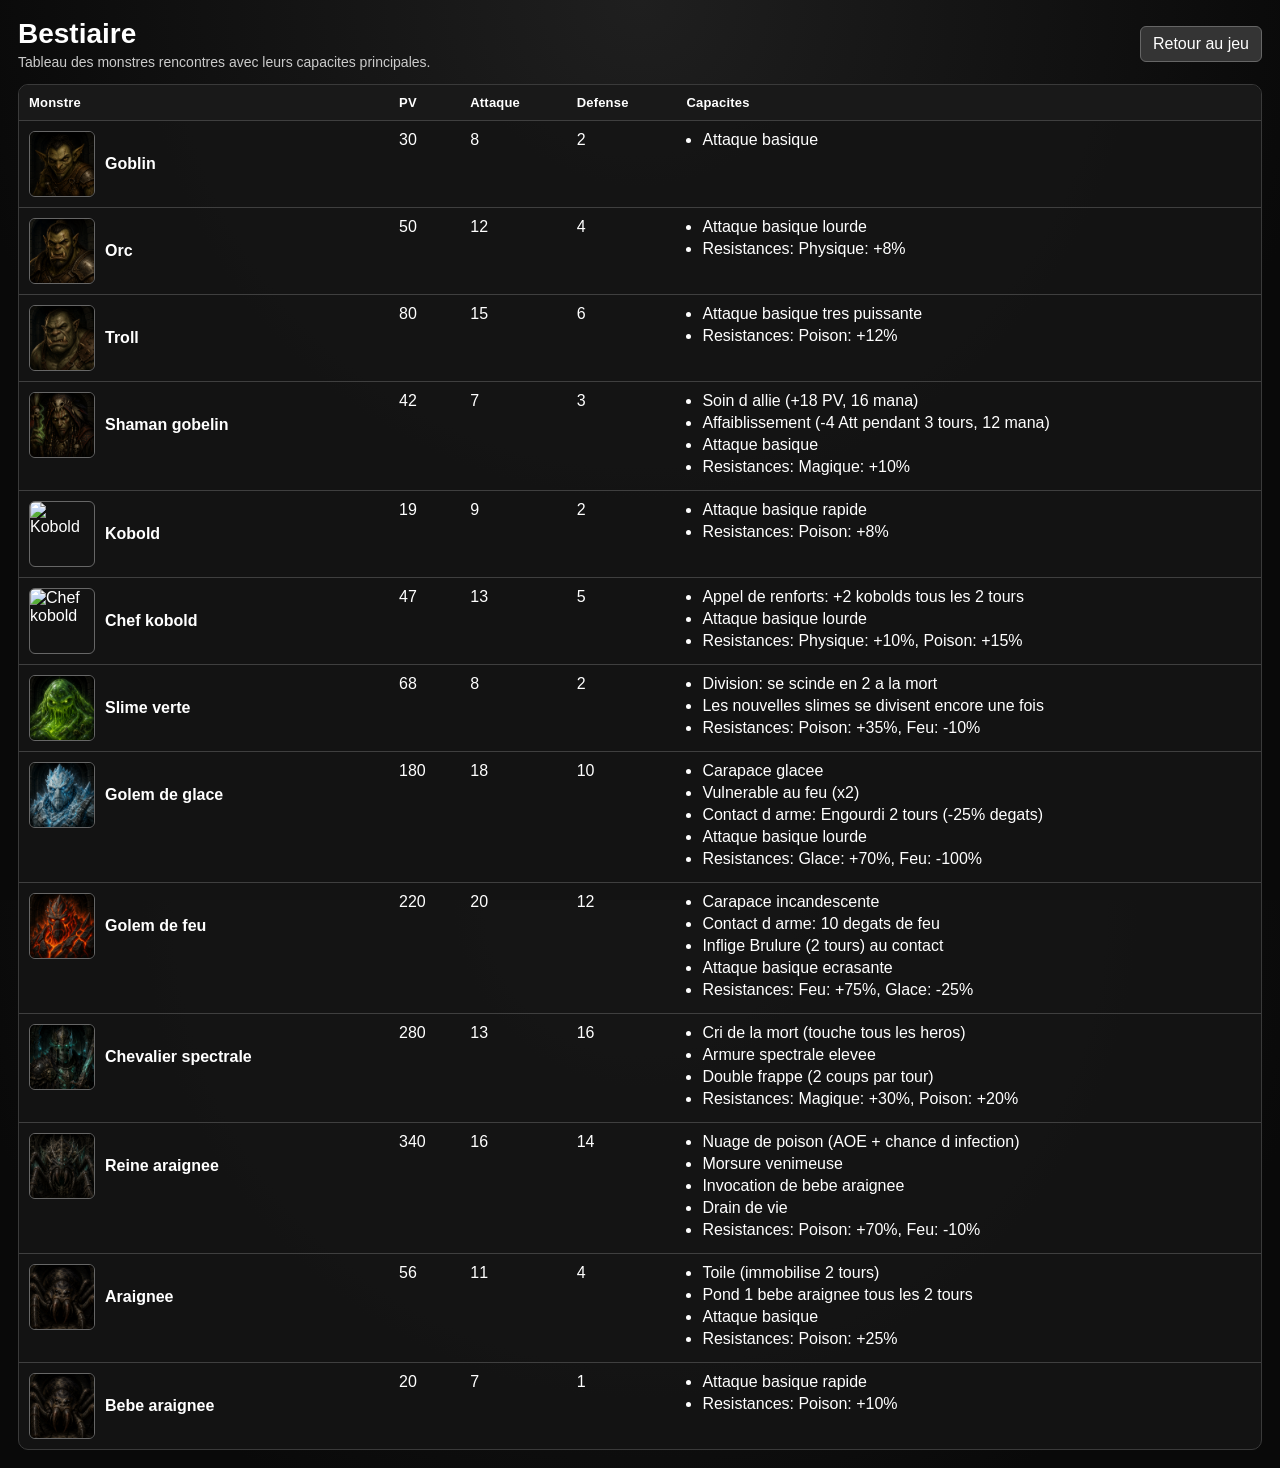
==== bestiary.html @ 0bdfa648 "Initial commit" ====
<!DOCTYPE html>
<html lang="fr">
<head>
    <meta charset="UTF-8">
    <meta name="viewport" content="width=device-width, initial-scale=1.0">
    <title>Bestiaire - Eye of Beholder</title>
    <link rel="stylesheet" href="css/style.css">
</head>
<body class="bestiary-page">
    <main class="bestiary-layout">
        <header class="bestiary-header">
            <div>
                <h1>Bestiaire</h1>
                <p class="bestiary-subtitle">Tableau des monstres rencontres avec leurs capacites principales.</p>
            </div>
            <a class="bestiary-link" href="index.html">Retour au jeu</a>
        </header>
        <section class="bestiary-table-wrap">
            <table class="bestiary-table" aria-label="Bestiaire des monstres">
                <thead>
                    <tr>
                        <th>Monstre</th>
                        <th>PV</th>
                        <th>Attaque</th>
                        <th>Defense</th>
                        <th>Capacites</th>
                    </tr>
                </thead>
                <tbody id="bestiary-table-body"></tbody>
            </table>
        </section>
    </main>

    <script src="js/combat.js"></script>
    <script src="js/bestiary.js"></script>
</body>
</html>
---- css/style.css ----
﻿* {
    box-sizing: border-box;
}

html, body {
    width: 100%;
    height: 100%;
    margin: 0;
}

body {
    font-family: Arial, sans-serif;
    background-color: #000;
    color: #fff;
    overflow: hidden;
}

#splash-screen {
    position: fixed;
    inset: 0;
    z-index: 2000000;
    display: flex;
    justify-content: center;
    align-items: center;
    background:
        linear-gradient(rgba(0, 0, 0, 0.55), rgba(0, 0, 0, 0.65)),
        url('../Images/splashScreend.png') center/cover no-repeat;
}

#splash-content {
    width: min(640px, 92vw);
    padding: 22px;
    border-radius: 12px;
    border: 1px solid rgba(255, 255, 255, 0.2);
    background: rgba(12, 12, 12, 0.75);
    text-align: center;
    backdrop-filter: blur(2px);
}

#splash-content h1 {
    margin: 0 0 10px;
    font-size: clamp(30px, 5vw, 48px);
}

#splash-content p {
    margin: 0;
    font-size: clamp(16px, 2.4vw, 22px);
    line-height: 1.35;
    color: #f0e5c9;
}

#splash-party-instructions {
    margin-top: 14px !important;
    font-size: 15px !important;
    color: #f5f1e3 !important;
}

#splash-party-selection {
    margin-top: 12px;
    display: grid;
    grid-template-columns: repeat(2, minmax(0, 1fr));
    gap: 10px;
}

.splash-class-card {
    width: 100%;
    border: 1px solid #5e5e5e;
    background: rgba(24, 24, 24, 0.9);
    border-radius: 8px;
    padding: 8px;
    display: flex;
    align-items: center;
    gap: 10px;
    text-align: left;
    transition: border-color 0.15s ease, box-shadow 0.15s ease, background-color 0.15s ease;
}

.splash-class-card:hover {
    background: rgba(36, 36, 36, 0.95);
}

.splash-class-card.selected {
    border-color: #f7c75b;
    box-shadow: 0 0 0 2px rgba(247, 199, 91, 0.3);
    background: rgba(58, 50, 30, 0.9);
}

.splash-class-portrait {
    width: 72px;
    height: 58px;
    border: 1px solid #646464;
    border-radius: 6px;
    object-fit: cover;
    object-position: center 30%;
    flex-shrink: 0;
}

.splash-class-text {
    display: flex;
    flex-direction: column;
    gap: 3px;
    min-width: 0;
}

.splash-class-text strong {
    font-size: 14px;
    color: #fff;
}

.splash-class-text span {
    font-size: 12px;
    color: #d0d0d0;
    line-height: 1.25;
}

#splash-party-status {
    margin-top: 10px !important;
    font-size: 13px !important;
    color: #ffb6b6 !important;
    min-height: 18px;
}

#splash-party-status.ready {
    color: #9ff0ab !important;
}

#splash-continue {
    margin-top: 18px;
    min-width: 170px;
}

#splash-continue:disabled {
    opacity: 0.45;
    cursor: not-allowed;
}

h3 {
    margin: 0 0 8px;
    font-size: 16px;
}

#game-container {
    width: 100vw;
    height: 100vh;
    padding: 10px;
    display: flex;
    flex-direction: column;
    gap: 10px;
}

#main-content {
    flex: 1;
    min-height: 0;
    display: flex;
    gap: 10px;
}

#viewport-wrapper {
    position: relative;
    flex: 1;
    min-width: 0;
    min-height: 0;
    border: 1px solid #2f2f2f;
    border-radius: 10px;
    overflow: hidden;
    background: #111;
}

#game-canvas {
    display: block;
    width: 100%;
    height: 100%;
    background-color: #111;
}

#map-panel {
    position: absolute;
    top: 12px;
    left: 12px;
    width: min(920px, calc(100% - 24px));
    padding: 20px;
    border: 1px solid #3a3a3a;
    border-radius: 10px;
    background: rgba(20, 20, 20, 0.92);
    backdrop-filter: blur(2px);
    z-index: 2;
}

#map {
    display: grid;
    grid-template-columns: repeat(4, 1fr);
    grid-template-rows: repeat(3, 102px);
    gap: 11px;
    background-color: #0b0b0b;
    padding: 14px;
    border-radius: 8px;
    margin-bottom: 16px;
}

.room {
    width: 100%;
    height: 100%;
    background-color: #444;
    background-image: url('../Images/pierre.png');
    background-size: cover;
    background-position: center;
    background-repeat: no-repeat;
    border: 1px solid #666;
    border-radius: 4px;
    display: flex;
    align-items: center;
    justify-content: center;
    color: #141414;
    font-weight: 700;
    font-size: 28px;
    text-shadow: 0 1px 0 rgba(255, 255, 255, 0.35);
}

.room.current {
    background-image: url('../Images/BandeHeroes.png');
    background-size: cover;
    background-position: center;
    background-repeat: no-repeat;
    border-color: #6be399;
    box-shadow:
        inset 0 0 0 2px rgba(0, 255, 120, 0.95),
        0 0 8px rgba(63, 234, 142, 0.45);
}

.room.stairs {
    background-image: url('../Images/escalier.png');
    background-size: cover;
    background-position: center;
    background-repeat: no-repeat;
    border-color: #c7a85c;
    box-shadow: inset 0 0 0 1px rgba(255, 210, 120, 0.35);
}

.room.stairs.monster {
    background-image: url('../Images/escalier.png');
    background-size: cover;
    background-position: center;
    background-repeat: no-repeat;
}

.room.stairs.current {
    background-image: url('../Images/BandeHeroes.png');
    background-size: cover;
    background-position: center;
    background-repeat: no-repeat;
    box-shadow:
        inset 0 0 0 2px rgba(0, 255, 120, 0.95),
        0 0 8px rgba(63, 234, 142, 0.45);
}

.room.monster {
    background-image: url('../Images/BandeMonstre.png');
    background-size: cover;
    background-position: center;
    background-repeat: no-repeat;
    border-color: #d2b76f;
    box-shadow: inset 0 0 0 1px rgba(210, 183, 111, 0.45);
    color: #ffffff;
    text-shadow:
        0 2px 2px rgba(0, 0, 0, 0.95),
        0 0 6px rgba(0, 0, 0, 0.9);
}

.room.monster.current {
    background-image: url('../Images/BandeHeroes.png');
    background-size: cover;
    background-position: center;
    background-repeat: no-repeat;
    box-shadow:
        inset 0 0 0 2px rgba(0, 255, 120, 0.95),
        0 0 8px rgba(63, 234, 142, 0.45);
}

.room.rest {
    background-image: url('../Images/pierre.png');
    background-size: cover;
    background-position: center;
    background-repeat: no-repeat;
    border-color: #7ac7cf;
    box-shadow: inset 0 0 0 1px rgba(122, 199, 207, 0.4);
}

.room.rest.current {
    background-image: url('../Images/BandeHeroes.png');
    background-size: cover;
    background-position: center;
    background-repeat: no-repeat;
    box-shadow:
        inset 0 0 0 2px rgba(0, 255, 120, 0.95),
        0 0 8px rgba(63, 234, 142, 0.45);
}

#controls {
    display: grid;
    grid-template-columns: repeat(3, 1fr);
    grid-template-areas:
        '. up .'
        'left down right'
        'stairs rest rest'
        'bestiary bestiary bestiary';
    gap: 6px;
}

#move-up {
    grid-area: up;
}

#move-down {
    grid-area: down;
}

#move-left {
    grid-area: left;
}

#move-right {
    grid-area: right;
}

#climb-stairs {
    grid-area: stairs;
}

#rest {
    grid-area: rest;
}

#open-bestiary {
    grid-area: bestiary;
}

#utility-panel {
    width: 340px;
    max-width: 34vw;
    min-width: 280px;
    min-height: 0;
    display: flex;
    flex-direction: column;
    gap: 10px;
}

#message-log {
    background-color: #1f1f1f;
    border: 1px solid #333;
    border-radius: 10px;
    padding: 10px;
}

#message-log {
    flex: 1;
    min-height: 0;
    display: flex;
    flex-direction: column;
}

#messages {
    flex: 1;
    min-height: 0;
    overflow-y: auto;
    background-color: #101010;
    border-radius: 6px;
    padding: 8px;
}

#character-panel {
    background-color: #1c1c1c;
    border: 1px solid #2f2f2f;
    border-radius: 10px;
    padding: 10px;
    display: flex;
    flex-direction: column;
    min-height: 210px;
    max-height: 38vh;
    overflow: hidden;
}

#characters {
    display: flex;
    flex-direction: row;
    gap: 10px;
    overflow-x: auto;
    overflow-y: hidden;
    padding-bottom: 4px;
}

.character {
    flex: 0 0 280px;
    margin-bottom: 0;
    padding: 10px;
    background-color: #333;
    border: 1px solid #4a4a4a;
    border-radius: 8px;
}

.character-portrait {
    width: 100%;
    height: 140px;
    object-fit: cover;
    object-position: center;
    border-radius: 6px;
    border: 1px solid #555;
    margin-bottom: 8px;
    display: block;
}

.resource-bars {
    margin: 0 0 8px;
    display: flex;
    flex-direction: column;
    gap: 5px;
}

.resource-bars.compact {
    margin: 4px 0 0;
    gap: 4px;
}

.resource-block {
    display: flex;
    flex-direction: column;
    gap: 2px;
}

.resource-row {
    display: flex;
    justify-content: space-between;
    align-items: center;
    font-size: 11px;
    line-height: 1.2;
    color: #d8d8d8;
}

.resource-bars.compact .resource-row {
    font-size: 10px;
}

.resource-bar {
    width: 100%;
    height: 8px;
    border-radius: 999px;
    overflow: hidden;
    border: 1px solid #555;
    background-color: #191919;
}

.resource-bars.compact .resource-bar {
    height: 7px;
}

.resource-fill {
    height: 100%;
    border-radius: inherit;
    transition: width 0.2s ease;
}

.resource-fill-health {
    background: linear-gradient(90deg, #5bd972 0%, #2f994e 100%);
}

.resource-fill-mana {
    background: linear-gradient(90deg, #6ec9ff 0%, #2f69dd 100%);
}

.character-equipment {
    margin-top: 6px;
    font-size: 12px;
    line-height: 1.4;
    color: #ddd;
}

.debuff-status {
    color: #ff9d9d;
    font-size: 12px;
}

.skill-cooldown {
    color: #ffd58a;
    font-size: 12px;
}

.equipped-none {
    color: #999;
}

.equipped-item {
    font-weight: 600;
    display: inline-flex;
    align-items: center;
    gap: 6px;
}

.rarity-tag {
    display: inline-block;
    margin-left: 4px;
    padding: 1px 7px;
    border-radius: 999px;
    border: 1px solid currentColor;
    font-size: 10px;
    letter-spacing: 0.4px;
    text-transform: uppercase;
}

.rarity-common {
    color: #dadada;
}

.rarity-rare {
    color: #5ab3ff;
}

.rarity-epic {
    color: #ffc857;
}

.inventory-button {
    margin-top: 8px;
    width: 100%;
}

#inventory-character-name {
    margin-bottom: 0;
}

#inventory-layout {
    display: grid;
    grid-template-columns: 1fr 1fr;
    gap: 12px;
    flex: 1;
    min-height: 0;
}

.inventory-section {
    background-color: #1b1b1b;
    border: 1px solid #3b3b3b;
    border-radius: 8px;
    padding: 10px;
    display: flex;
    flex-direction: column;
    min-height: 0;
}

.inventory-section h3 {
    margin: 0 0 8px;
    font-size: 22px;
}

.inventory-character-card {
    display: grid;
    grid-template-columns: 220px 1fr;
    gap: 12px;
    background-color: #292929;
    border: 1px solid #474747;
    border-radius: 8px;
    padding: 10px;
    margin-bottom: 12px;
}

.inventory-character-portrait {
    width: 100%;
    height: 220px;
    object-fit: cover;
    object-position: center;
    border-radius: 6px;
    border: 1px solid #666;
    display: block;
}

.inventory-character-meta h3 {
    margin: 0 0 8px;
    font-size: 23px;
}

.inventory-character-meta h3 span {
    font-size: 17px;
    color: #c8c8c8;
    font-weight: 400;
}

.inventory-rename-row {
    display: flex;
    align-items: center;
    gap: 8px;
    margin-bottom: 8px;
}

.inventory-rename-row label {
    font-size: 12px;
    color: #c8c8c8;
    min-width: 36px;
}

.inventory-rename-row input {
    flex: 1;
    min-width: 0;
    background: #151515;
    color: #fff;
    border: 1px solid #575757;
    border-radius: 6px;
    padding: 8px 10px;
    font-size: 13px;
}

.inventory-rename-row input:focus {
    outline: none;
    border-color: #f7c75b;
    box-shadow: 0 0 0 2px rgba(247, 199, 91, 0.2);
}

.inventory-rename-row button {
    padding: 8px 10px;
    min-height: 0;
    font-size: 12px;
}

.inventory-stat-grid {
    display: grid;
    grid-template-columns: repeat(3, minmax(0, 1fr));
    gap: 8px;
    margin-bottom: 8px;
}

.inventory-stat {
    background-color: #1a1a1a;
    border: 1px solid #3f3f3f;
    border-radius: 6px;
    padding: 6px;
    display: flex;
    flex-direction: column;
    gap: 4px;
}

.inventory-stat span {
    font-size: 14px;
    color: #b8b8b8;
    line-height: 1.25;
}

.inventory-stat strong {
    font-size: 15px;
}

.inventory-status {
    margin-top: 6px;
    color: #ffb3b3;
    font-size: 12px;
}

#inventory-slots {
    display: flex;
    flex-direction: column;
    gap: 8px;
    overflow-y: auto;
    min-height: 0;
}

.inventory-slot-row {
    display: flex;
    justify-content: space-between;
    align-items: center;
    gap: 10px;
    background-color: #333;
    border: 1px solid #555;
    border-radius: 6px;
    padding: 8px;
    text-align: left;
}

.inventory-slot-row.selected {
    border-color: #f7c75b;
    box-shadow: 0 0 0 1px rgba(247, 199, 91, 0.35);
    background-color: #35301f;
}

.inventory-slot-row span {
    font-size: 15px;
}

#inventory-picker {
    margin-top: 0;
    display: flex;
    flex-direction: column;
    gap: 8px;
    text-align: left;
    overflow-y: auto;
    min-height: 0;
}

.inventory-picker-toolbar {
    display: flex;
    justify-content: space-between;
    align-items: center;
    gap: 8px;
}

.inventory-picker-toolbar span {
    color: #ddd;
    font-size: 15px;
}

.inventory-picker-toolbar button {
    padding: 6px 10px;
    min-height: 0;
    font-size: 14px;
}

.inventory-hint {
    margin: 0;
    color: #c9c9c9;
    font-size: 15px;
}

.inventory-empty {
    margin: 0;
    color: #9f9f9f;
    font-size: 15px;
}

.inventory-item-row {
    display: flex;
    justify-content: space-between;
    align-items: center;
    gap: 10px;
    border: 1px solid #474747;
    background-color: #2e2e2e;
    border-radius: 6px;
    padding: 7px 8px;
}

.inventory-item-icon {
    width: 48px;
    height: 48px;
    object-fit: contain;
    object-position: center;
    border-radius: 5px;
    border: 1px solid #5b5b5b;
    background: #1f1f1f;
    padding: 3px;
    flex-shrink: 0;
}

.inventory-picker-item-icon {
    width: 42px;
    height: 42px;
    object-fit: contain;
    object-position: center;
    border-radius: 5px;
    border: 1px solid #5b5b5b;
    background: #1f1f1f;
    padding: 2px;
    flex-shrink: 0;
}

.inventory-inline-icon {
    width: 28px;
    height: 28px;
    object-fit: contain;
    object-position: center;
    border-radius: 4px;
    border: 1px solid #5b5b5b;
    background: #1f1f1f;
    padding: 1px;
    flex-shrink: 0;
}

.inventory-item-main {
    display: flex;
    flex-direction: column;
    gap: 3px;
    min-width: 0;
}

.inventory-item-type {
    font-size: 13px;
    color: #b8b8b8;
}

.inventory-item-actions {
    display: flex;
    align-items: center;
    gap: 8px;
}

.inventory-item-qty {
    font-size: 15px;
    color: #d4d4d4;
    font-weight: 600;
}

.inventory-picker-item-row {
    display: flex;
    align-items: center;
    gap: 8px;
}

.inventory-picker-item-row .inventory-main-action {
    flex: 1;
    text-align: left;
    display: inline-flex;
    align-items: center;
    gap: 8px;
}

.inventory-picker-item-label {
    min-width: 0;
    font-size: 16px;
}

#inventory-picker button.rarity-common {
    border-color: #9a9a9a;
}

#inventory-picker button.rarity-rare {
    border-color: #5ab3ff;
    box-shadow: 0 0 0 1px rgba(90, 179, 255, 0.35);
}

#inventory-picker button.rarity-epic {
    border-color: #ffc857;
    box-shadow: 0 0 0 1px rgba(255, 200, 87, 0.35);
}

button {
    padding: 10px;
    background-color: #444;
    color: #fff;
    border: 1px solid #666;
    border-radius: 6px;
    cursor: pointer;
}

button:hover {
    background-color: #666;
}

#level-up-choices button, #inventory-picker button, #inventory-close, .inventory-slot-row button {
    background-color: #555;
    color: #fff;
    padding: 11px 16px;
    border: 1px solid #777;
    border-radius: 5px;
    cursor: pointer;
    font-size: 15px;
    min-height: 44px;
}

#level-up-choices button:hover, #inventory-picker button:hover, #inventory-close:hover, .inventory-slot-row button:hover {
    background-color: #777;
}

#inventory-picker .inventory-drop-button {
    min-height: 0;
    padding: 6px 9px;
    font-size: 12px;
    line-height: 1.1;
    background-color: #6b2f2f;
    border-color: #a55d5d;
    flex: 0 0 auto;
}

#inventory-picker .inventory-drop-button:hover {
    background-color: #8a3d3d;
}

#level-up-choices {
    margin-top: 10px;
    display: flex;
    flex-direction: column;
    gap: 10px;
    text-align: left;
}

#level-up-choices button:disabled {
    opacity: 0.45;
    cursor: not-allowed;
}

.level-up-points-remaining {
    font-size: 14px;
    color: #f7c75b;
    font-weight: 700;
}

.level-up-stat-list {
    display: flex;
    flex-direction: column;
    gap: 8px;
}

.level-up-stat-row {
    display: flex;
    justify-content: space-between;
    align-items: center;
    gap: 10px;
    padding: 8px;
    border: 1px solid #3f3f3f;
    border-radius: 6px;
    background-color: #1a1a1a;
}

.level-up-stat-label {
    display: flex;
    flex-direction: column;
    gap: 2px;
}

.level-up-stat-label strong {
    font-size: 14px;
}

.level-up-stat-label span {
    font-size: 12px;
    color: #b8b8b8;
}

.level-up-stat-controls {
    display: flex;
    align-items: center;
    gap: 8px;
}

.level-up-stat-controls button {
    width: 34px;
    min-height: 34px;
    padding: 0;
    font-size: 18px;
    line-height: 1;
}

.level-up-stat-value {
    min-width: 24px;
    text-align: center;
    font-weight: 700;
}

.level-up-progression-section {
    display: flex;
    flex-direction: column;
    gap: 8px;
    margin-top: 2px;
    padding: 10px;
    border: 1px solid #3f3f3f;
    border-radius: 6px;
    background-color: #171717;
}

.level-up-progression-title {
    margin: 0;
    font-size: 15px;
}

.level-up-progression-subtitle {
    margin: 0;
    font-size: 12px;
    color: #b8b8b8;
}

.level-up-progression-list {
    display: flex;
    flex-direction: column;
    gap: 7px;
}

.level-up-progression-option {
    text-align: left;
    display: flex;
    flex-direction: column;
    gap: 3px;
}

.level-up-progression-option strong {
    font-size: 14px;
}

.level-up-progression-option span {
    font-size: 12px;
    color: #d4d4d4;
}

.level-up-progression-option.selected {
    border-color: #f7c75b;
    background-color: #665128;
}

.level-up-progression-selected {
    font-size: 12px;
    color: #f7c75b;
    font-weight: 700;
}

.level-up-progression-empty {
    padding: 8px;
    font-size: 12px;
    border: 1px dashed #525252;
    border-radius: 5px;
    color: #b8b8b8;
}

.level-up-confirm {
    margin-top: 2px;
}

#combat-modal, #level-up-modal, #inventory-modal, #chest-modal, #game-over-modal {
    position: fixed;
    top: 0;
    left: 0;
    width: 100%;
    height: 100%;
    background-color: rgba(0, 0, 0, 0.8);
    display: flex;
    justify-content: center;
    align-items: center;
    z-index: 10000;
}

#combat-content, #level-up-content, #inventory-content, #chest-content, #game-over-content {
    background-color: #222;
    color: #fff;
    padding: 20px;
    border-radius: 10px;
    width: 450px;
    text-align: center;
    max-height: 80vh;
    overflow-y: auto;
    min-height: 300px;
    display: flex;
    flex-direction: column;
}

#inventory-content {
    width: min(1400px, 98vw);
    min-height: 760px;
    max-height: 96vh;
    text-align: left;
    gap: 0;
    font-size: 16px;
}

#chest-content {
    width: min(620px, 92vw);
    min-height: 0;
    max-height: 90vh;
    text-align: center;
    gap: 10px;
    background-color: #1f1a15;
    border: 1px solid #6b5236;
}

#game-over-content {
    width: min(560px, 92vw);
    min-height: 0;
    gap: 12px;
    background: linear-gradient(180deg, #2b1616 0%, #1d1212 100%);
    border: 1px solid #7b3636;
}

#game-over-content h2 {
    margin: 0;
    font-size: 36px;
    color: #ff9b9b;
}

#game-over-content p {
    margin: 0;
    font-size: 18px;
    line-height: 1.35;
}

#chest-content h2 {
    margin: 0;
}

#chest-modal-image {
    width: min(100%, 480px);
    max-height: 240px;
    object-fit: cover;
    object-position: center;
    border-radius: 8px;
    border: 1px solid #8b6a43;
    align-self: center;
}

#chest-modal-description {
    background: #2b231b;
    border: 1px solid #5f4d39;
    border-radius: 8px;
    padding: 10px;
    color: #f3e6cc;
    text-align: left;
    font-size: 14px;
    line-height: 1.4;
}

#chest-modal-options {
    display: flex;
    flex-direction: column;
    gap: 8px;
}

#chest-modal-options button {
    text-align: left;
}

#chest-modal-options button.chest-danger {
    background-color: #6b2f2f;
    border-color: #a55d5d;
}

#chest-modal-options button.chest-danger:hover {
    background-color: #8a3d3d;
}

#inventory-content h2 {
    margin: 0 0 12px;
    font-size: 30px;
}

#inventory-close {
    margin-top: 12px;
}

#combat-modal-info {
    margin-bottom: 20px;
    min-height: 80px;
    color: #fff;
}

#combat-modal-actions {
    display: grid;
    grid-template-columns: repeat(2, 1fr);
    gap: 8px;
    margin-top: 15px;
    flex-grow: 1;
}

#combat-modal-monster,
#combat-modal-center,
#combat-modal-center-info {
    color: #fff;
}

#combat-modal-monster {
    display: flex;
    flex-wrap: wrap;
    gap: 10px;
    justify-content: center;
    align-items: stretch;
    max-height: min(34vh, 320px);
    overflow-y: auto;
    overflow-x: hidden;
    padding-right: 4px;
}

#combat-modal-log {
    font-size: 13px;
    line-height: 1.2;
}

#combat-modal-center-actions button {
    background-color: #666;
    color: #fff;
    padding: 10px;
    border-radius: 5px;
    border: 1px solid #888;
    cursor: pointer;
}

#combat-turn-order-list {
    max-height: 420px;
    overflow-y: auto;
    padding-right: 2px;
}

.turn-order-item {
    display: flex;
    align-items: center;
    gap: 8px;
    padding: 6px;
    border-radius: 6px;
    border: 1px solid #444;
    background: #262626;
}

.turn-order-item.turn-order-character {
    border-left: 3px solid #4f8bdc;
}

.turn-order-item.turn-order-monster {
    border-left: 3px solid #b95757;
}

.turn-order-item.turn-order-summon {
    border-left: 3px solid #6dbb76;
}

.turn-order-item.active {
    border-color: #f7c75b;
    box-shadow: 0 0 0 2px rgba(247, 199, 91, 0.35);
    background: #3a331f;
}

.turn-order-portrait {
    width: 36px;
    height: 36px;
    border-radius: 4px;
    border: 1px solid #666;
    object-fit: cover;
    object-position: center;
    display: block;
    flex-shrink: 0;
}

.turn-order-meta {
    display: flex;
    flex-direction: column;
    align-items: flex-start;
    min-width: 0;
}

.turn-order-name {
    font-size: 12px;
    line-height: 1.2;
    white-space: nowrap;
    overflow: hidden;
    text-overflow: ellipsis;
    max-width: 110px;
}

.turn-order-initiative {
    font-size: 10px;
    color: #bbb;
    line-height: 1.2;
}

.turn-order-empty {
    color: #999;
    font-size: 12px;
}

#combat-modal-characters .character-mini {
    background-color: #333;
    padding: 8px;
    border-radius: 6px;
    min-width: 260px;
    width: clamp(260px, 30vw, 420px);
    max-width: 420px;
    min-height: 250px;
    flex: 0 1 clamp(260px, 30vw, 420px);
    border: 1px solid #555;
    transition: border-color 0.2s ease, box-shadow 0.2s ease, background-color 0.2s ease;
}

#combat-modal-characters .character-mini.active-turn {
    border-color: #f7c75b;
    box-shadow: 0 0 0 2px rgba(247, 199, 91, 0.35);
    background-color: #3a331f;
}

#combat-modal-characters .character-mini.summoned-ally-mini {
    border-color: #4e8a57;
    background-color: #29342b;
}

.combat-portrait-wrap {
    position: relative;
    display: block;
    overflow: visible;
}

.combat-character-portrait {
    width: 100%;
    height: auto;
    aspect-ratio: 16 / 9;
    object-fit: cover;
    object-position: center 30%;
    border-radius: 5px;
    border: 1px solid #666;
    margin-bottom: 6px;
    display: block;
}

.character-portrait.status-infected,
.inventory-character-portrait.status-infected,
.combat-character-portrait.status-infected {
    filter: saturate(1.08) hue-rotate(-14deg) brightness(0.96);
    box-shadow: 0 0 0 1px rgba(140, 255, 154, 0.42), 0 0 12px rgba(74, 196, 96, 0.22);
}

.combat-character-portrait.damage-hit,
.combat-monster-portrait.damage-hit {
    animation: damage-hit-flash 420ms ease-out;
}

.combat-damage-number {
    position: absolute;
    left: 50%;
    top: 50%;
    transform: translate(-50%, -50%);
    color: #ff2e2e;
    font-size: 26px;
    font-weight: 900;
    line-height: 1;
    text-shadow: 0 0 2px #000, 0 0 8px rgba(0, 0, 0, 0.9);
    pointer-events: none;
    z-index: 2;
    animation: combat-damage-float 640ms ease-out forwards;
}

@keyframes damage-hit-flash {
    0% {
        transform: translateX(0) scale(1);
        filter: brightness(1);
    }
    18% {
        transform: translateX(-4px) scale(1.03);
        filter: brightness(1.75) saturate(1.3);
    }
    36% {
        transform: translateX(4px) scale(1.03);
    }
    54% {
        transform: translateX(-3px) scale(1.02);
    }
    72% {
        transform: translateX(2px) scale(1.01);
    }
    100% {
        transform: translateX(0) scale(1);
        filter: brightness(1);
    }
}

@keyframes combat-damage-float {
    0% {
        opacity: 0;
        transform: translate(-50%, -40%) scale(0.7);
    }
    15% {
        opacity: 1;
        transform: translate(-50%, -60%) scale(1.05);
    }
    70% {
        opacity: 1;
        transform: translate(-50%, -105%) scale(1);
    }
    100% {
        opacity: 0;
        transform: translate(-50%, -145%) scale(0.92);
    }
}

.combat-monster-row {
    display: flex;
    flex-direction: column;
    align-items: stretch;
    gap: 10px;
    padding: 8px;
    border: 1px solid #555;
    border-radius: 6px;
    background-color: #333;
    min-width: 230px;
    width: clamp(230px, 28vw, 340px);
    max-width: 340px;
    min-height: 220px;
    flex: 0 1 clamp(230px, 28vw, 340px);
}

.combat-monster-row + .combat-monster-row {
    border-top: none;
}

.combat-monster-portrait {
    width: 100%;
    height: auto;
    aspect-ratio: 16 / 9;
    object-fit: cover;
    object-position: center 30%;
    border-radius: 5px;
    border: 1px solid #666;
    display: block;
    margin-bottom: 6px;
}

.combat-monster-row .combat-portrait-wrap {
    width: 100%;
    height: auto;
}

.combat-monster-details {
    line-height: 1.35;
    color: #f1f1f1;
    font-size: 13px;
}

@media (max-width: 1100px) {
    body {
        overflow: auto;
    }

    #game-container {
        height: auto;
        min-height: 100vh;
    }

    #main-content {
        flex-direction: column;
    }

    #viewport-wrapper {
        min-height: 55vh;
    }

    #utility-panel {
        width: 100%;
        max-width: none;
        min-width: 0;
        flex-direction: row;
    }

    #message-log {
        flex: 1;
        min-height: 220px;
    }

    #character-panel {
        max-height: none;
    }

    .character {
        flex-basis: 240px;
    }
}

@media (max-width: 760px) {
    #splash-content {
        width: min(96vw, 640px);
        padding: 14px;
    }

    #splash-party-selection {
        grid-template-columns: 1fr;
    }

    #utility-panel {
        flex-direction: column;
    }

    #map-panel {
        position: static;
        width: 100%;
        max-width: none;
        border-radius: 0;
        border-left: none;
        border-right: none;
        border-top: none;
        margin-top: 0;
    }

    #viewport-wrapper {
        display: flex;
        flex-direction: column;
    }

    #game-canvas {
        height: 52vh;
    }
}

@media (max-width: 900px) {
    .combat-monster-row {
        min-width: 160px;
        min-height: 190px;
        width: clamp(160px, 46vw, 260px);
        max-width: 260px;
        flex: 0 1 clamp(160px, 46vw, 260px);
    }

    .combat-monster-portrait {
        aspect-ratio: 16 / 10;
    }

    #combat-modal-characters .character-mini {
        min-width: 160px;
        min-height: 210px;
        width: clamp(160px, 46vw, 260px);
        max-width: 260px;
        flex: 0 1 clamp(160px, 46vw, 260px);
    }

    .combat-character-portrait {
        aspect-ratio: 16 / 10;
    }

    #combat-modal-center {
        flex-direction: column;
    }

    #combat-modal-turn-order {
        width: 100% !important;
    }

    #combat-turn-order-list {
        max-height: none;
        display: grid;
        grid-template-columns: repeat(auto-fill, minmax(135px, 1fr));
        gap: 6px;
    }

    .turn-order-name {
        max-width: 100%;
    }
}

@media (max-width: 1000px) {
    #inventory-layout {
        grid-template-columns: 1fr;
    }

    .inventory-character-card {
        grid-template-columns: 180px 1fr;
    }

    .inventory-stat-grid {
        grid-template-columns: repeat(2, minmax(0, 1fr));
    }

    #inventory-content {
        min-height: 0;
    }
}

@media (max-width: 680px) {
    .inventory-character-card {
        grid-template-columns: 1fr;
    }

    .inventory-character-portrait {
        height: 190px;
    }

    .inventory-rename-row {
        flex-wrap: wrap;
    }

    .inventory-rename-row label {
        min-width: 100%;
    }
}

body.bestiary-page {
    overflow: auto;
    background: radial-gradient(circle at top, #1f1f1f 0%, #090909 62%);
}

.bestiary-layout {
    min-height: 100vh;
    padding: 18px;
    display: flex;
    flex-direction: column;
    gap: 14px;
}

.bestiary-header {
    display: flex;
    justify-content: space-between;
    align-items: center;
    gap: 10px;
}

.bestiary-header h1 {
    margin: 0;
    font-size: 28px;
}

.bestiary-subtitle {
    margin: 4px 0 0;
    color: #cbcbcb;
    font-size: 14px;
}

.bestiary-link {
    color: #fff;
    text-decoration: none;
    border: 1px solid #666;
    border-radius: 6px;
    padding: 8px 12px;
    background: #343434;
}

.bestiary-link:hover {
    background: #4e4e4e;
}

.bestiary-table-wrap {
    border: 1px solid #3a3a3a;
    border-radius: 10px;
    overflow: auto;
    background: rgba(20, 20, 20, 0.9);
}

.bestiary-table {
    width: 100%;
    border-collapse: collapse;
    min-width: 760px;
}

.bestiary-table th,
.bestiary-table td {
    border-bottom: 1px solid #3f3f3f;
    padding: 10px;
    text-align: left;
    vertical-align: top;
}

.bestiary-table th {
    background: #191919;
    font-size: 13px;
    letter-spacing: 0.2px;
}

.bestiary-table tr:last-child td {
    border-bottom: none;
}

.bestiary-monster-cell {
    display: flex;
    align-items: center;
    gap: 10px;
}

.bestiary-monster-image {
    width: 66px;
    height: 66px;
    object-fit: cover;
    object-position: center;
    border-radius: 6px;
    border: 1px solid #666;
    flex-shrink: 0;
}

.bestiary-abilities {
    margin: 0;
    padding-left: 16px;
}

.bestiary-abilities li {
    margin: 0 0 4px;
}

@media (max-width: 820px) {
    .bestiary-layout {
        padding: 12px;
    }

    .bestiary-header {
        flex-direction: column;
        align-items: flex-start;
    }
}
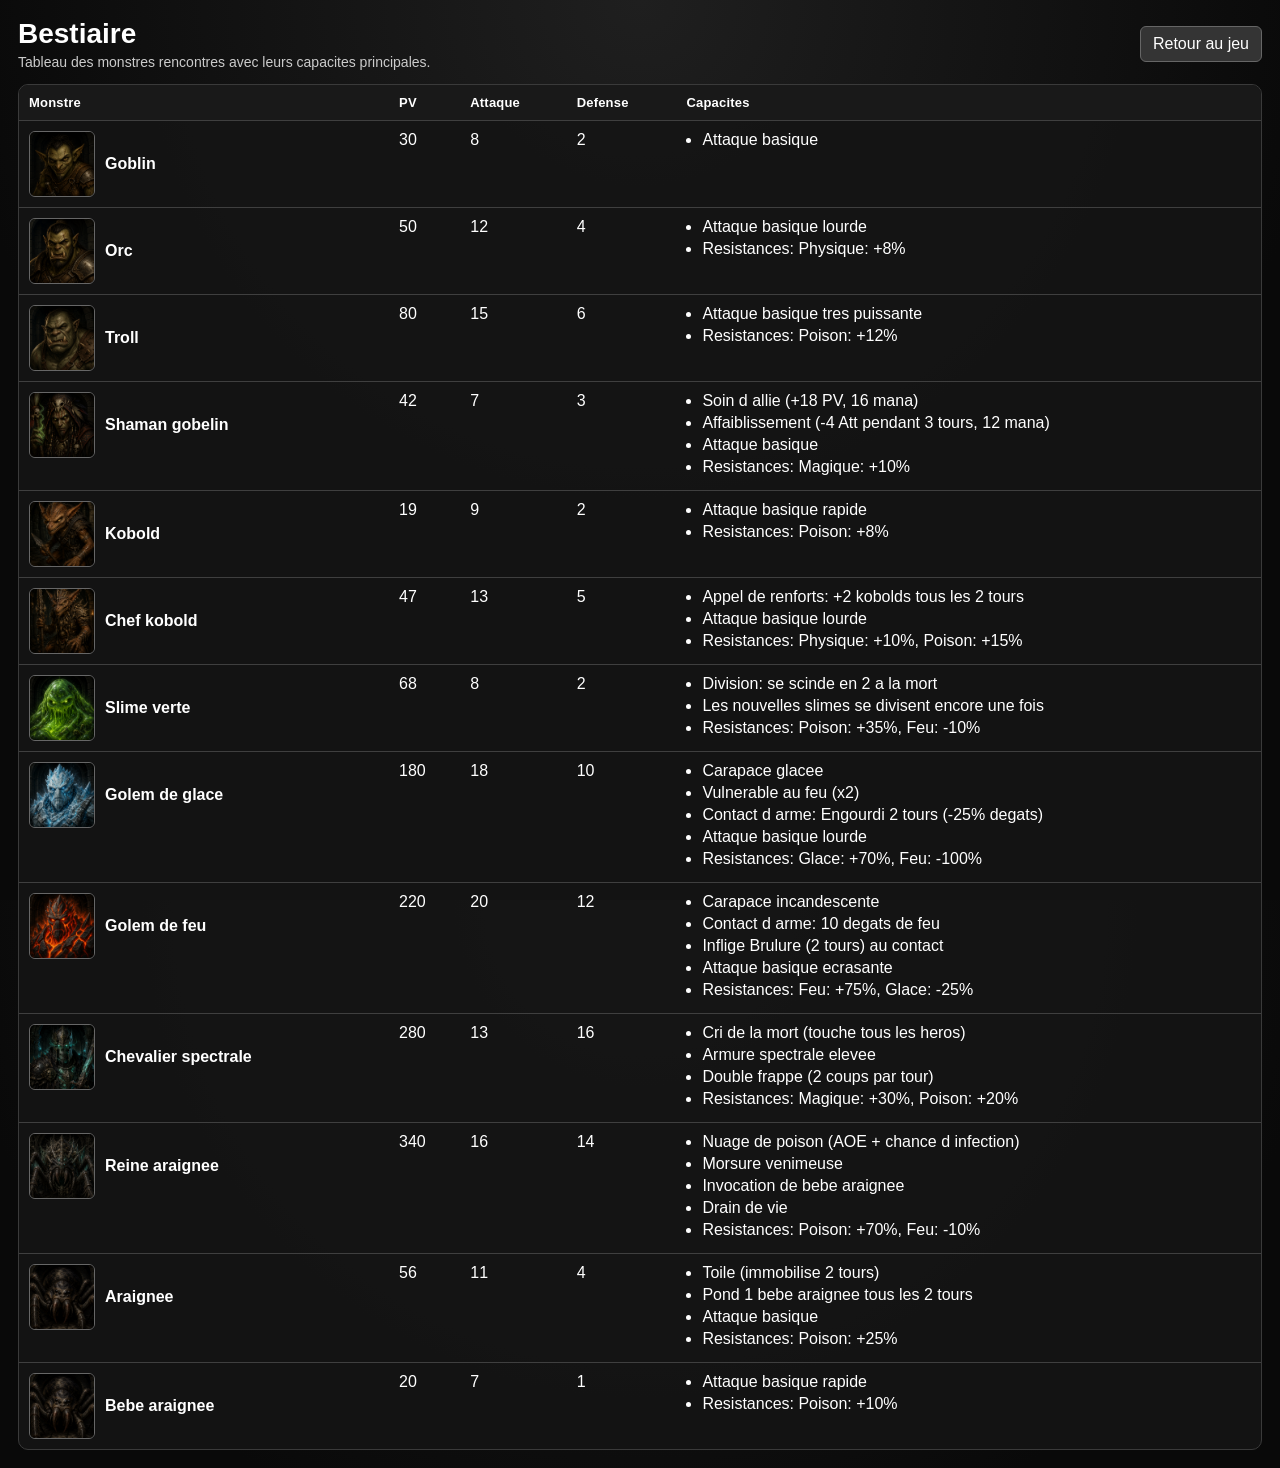
==== commit d12e2e4d: "correction" ====
--- a/bestiary.html
+++ b/bestiary.html
@@ -13,7 +13,7 @@
                 <h1>Bestiaire</h1>
                 <p class="bestiary-subtitle">Tableau des monstres rencontres avec leurs capacites principales.</p>
             </div>
-            <a class="bestiary-link" href="index.html">Retour au jeu</a>
+            <a id="bestiary-return-link" class="bestiary-link" href="index.html">Retour au jeu</a>
         </header>
         <section class="bestiary-table-wrap">
             <table class="bestiary-table" aria-label="Bestiaire des monstres">
--- a/css/style.css
+++ b/css/style.css
@@ -177,24 +177,29 @@
     position: absolute;
     top: 12px;
     left: 12px;
-    width: min(920px, calc(100% - 24px));
+    width: calc(100% - 24px);
+    height: calc(100% - 24px);
     padding: 20px;
     border: 1px solid #3a3a3a;
     border-radius: 10px;
     background: rgba(20, 20, 20, 0.92);
     backdrop-filter: blur(2px);
     z-index: 2;
+    display: flex;
+    flex-direction: column;
 }
 
 #map {
     display: grid;
     grid-template-columns: repeat(4, 1fr);
-    grid-template-rows: repeat(3, 102px);
+    grid-template-rows: repeat(3, minmax(0, 1fr));
     gap: 11px;
     background-color: #0b0b0b;
     padding: 14px;
     border-radius: 8px;
     margin-bottom: 16px;
+    flex: 1;
+    min-height: 0;
 }
 
 .room {
@@ -301,9 +306,15 @@
     grid-template-areas:
         '. up .'
         'left down right'
-        'stairs rest rest'
-        'bestiary bestiary bestiary';
+        'stairs rest .';
     gap: 6px;
+    width: min(680px, 100%);
+    align-self: center;
+}
+
+#controls button {
+    padding: 7px 10px;
+    font-size: 14px;
 }
 
 #move-up {
@@ -330,8 +341,23 @@
     grid-area: rest;
 }
 
-#open-bestiary {
-    grid-area: bestiary;
+#character-panel-header {
+    display: flex;
+    align-items: center;
+    justify-content: space-between;
+    gap: 10px;
+    margin-bottom: 8px;
+}
+
+#character-panel-header h3 {
+    margin: 0;
+}
+
+#character-panel-header #open-bestiary {
+    margin-left: auto;
+    width: auto;
+    min-width: 130px;
+    padding: 7px 12px;
 }
 
 #utility-panel {
@@ -1157,7 +1183,24 @@
 
 #combat-modal-log {
     font-size: 13px;
-    line-height: 1.2;
+    line-height: 1.35;
+    text-align: left;
+    white-space: pre-wrap;
+    overflow-wrap: anywhere;
+}
+
+#combat-modal-log > div {
+    margin-bottom: 2px;
+}
+
+#combat-modal-log > div:last-child {
+    margin-bottom: 0;
+}
+
+#combat-modal-center-actions {
+    align-content: start;
+    align-items: start;
+    grid-auto-rows: max-content;
 }
 
 #combat-modal-center-actions button {
@@ -1252,6 +1295,10 @@
     flex: 0 1 clamp(260px, 30vw, 420px);
     border: 1px solid #555;
     transition: border-color 0.2s ease, box-shadow 0.2s ease, background-color 0.2s ease;
+    display: flex;
+    flex-direction: column;
+    gap: 6px;
+    text-align: left;
 }
 
 #combat-modal-characters .character-mini.active-turn {
@@ -1265,6 +1312,58 @@
     background-color: #29342b;
 }
 
+.combat-character-summary-row {
+    display: flex;
+    align-items: flex-start;
+    justify-content: space-between;
+    gap: 8px;
+}
+
+.combat-character-identity {
+    flex: 0 1 42%;
+    min-width: 0;
+    display: flex;
+    flex-direction: column;
+    align-items: flex-start;
+    text-align: left;
+}
+
+.combat-character-name {
+    display: block;
+    width: 100%;
+    font-size: 13px;
+    line-height: 1.2;
+    white-space: nowrap;
+    overflow: hidden;
+    text-overflow: ellipsis;
+}
+
+.combat-character-role {
+    margin-top: 2px;
+    font-size: 11px;
+    color: #d0d0d0;
+    line-height: 1.2;
+}
+
+.combat-character-bars {
+    flex: 1 1 58%;
+    min-width: 0;
+}
+
+.combat-character-bars .resource-bars.compact {
+    margin: 0;
+}
+
+.combat-character-statuses {
+    margin-top: 2px;
+    display: flex;
+    flex-direction: column;
+    gap: 2px;
+    font-size: 11px;
+    line-height: 1.25;
+    color: #dddddd;
+}
+
 .combat-portrait-wrap {
     position: relative;
     display: block;
@@ -1274,7 +1373,7 @@
 .combat-character-portrait {
     width: 100%;
     height: auto;
-    aspect-ratio: 16 / 9;
+    aspect-ratio: 20 / 9;
     object-fit: cover;
     object-position: center 30%;
     border-radius: 5px;
@@ -1376,7 +1475,7 @@
 .combat-monster-portrait {
     width: 100%;
     height: auto;
-    aspect-ratio: 16 / 9;
+    aspect-ratio: 20 / 9;
     object-fit: cover;
     object-position: center 30%;
     border-radius: 5px;
@@ -1452,6 +1551,7 @@
     #map-panel {
         position: static;
         width: 100%;
+        height: auto;
         max-width: none;
         border-radius: 0;
         border-left: none;
@@ -1480,7 +1580,7 @@
     }
 
     .combat-monster-portrait {
-        aspect-ratio: 16 / 10;
+        aspect-ratio: 2 / 1;
     }
 
     #combat-modal-characters .character-mini {
@@ -1492,7 +1592,23 @@
     }
 
     .combat-character-portrait {
-        aspect-ratio: 16 / 10;
+        aspect-ratio: 2 / 1;
+    }
+
+    .combat-character-summary-row {
+        gap: 6px;
+    }
+
+    .combat-character-name {
+        font-size: 12px;
+    }
+
+    .combat-character-role {
+        font-size: 10px;
+    }
+
+    .combat-character-statuses {
+        font-size: 10px;
     }
 
     #combat-modal-center {
